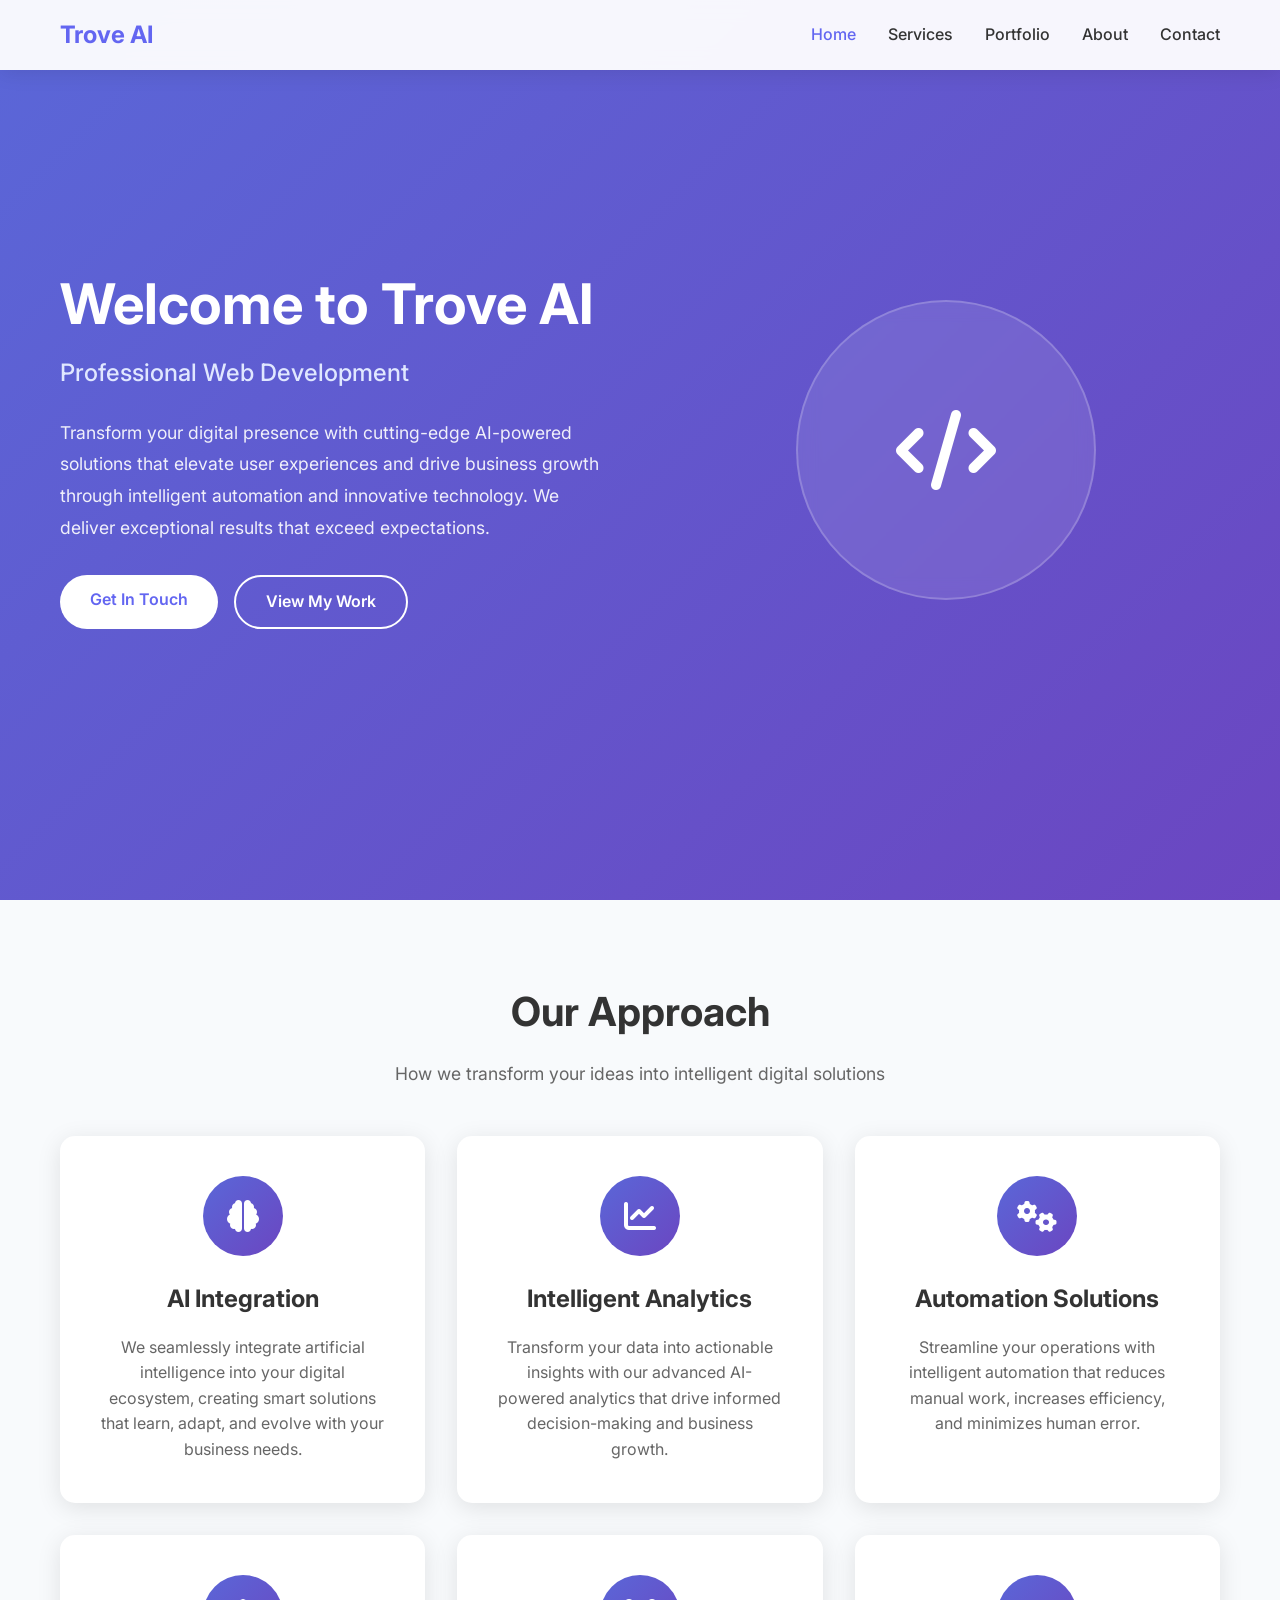
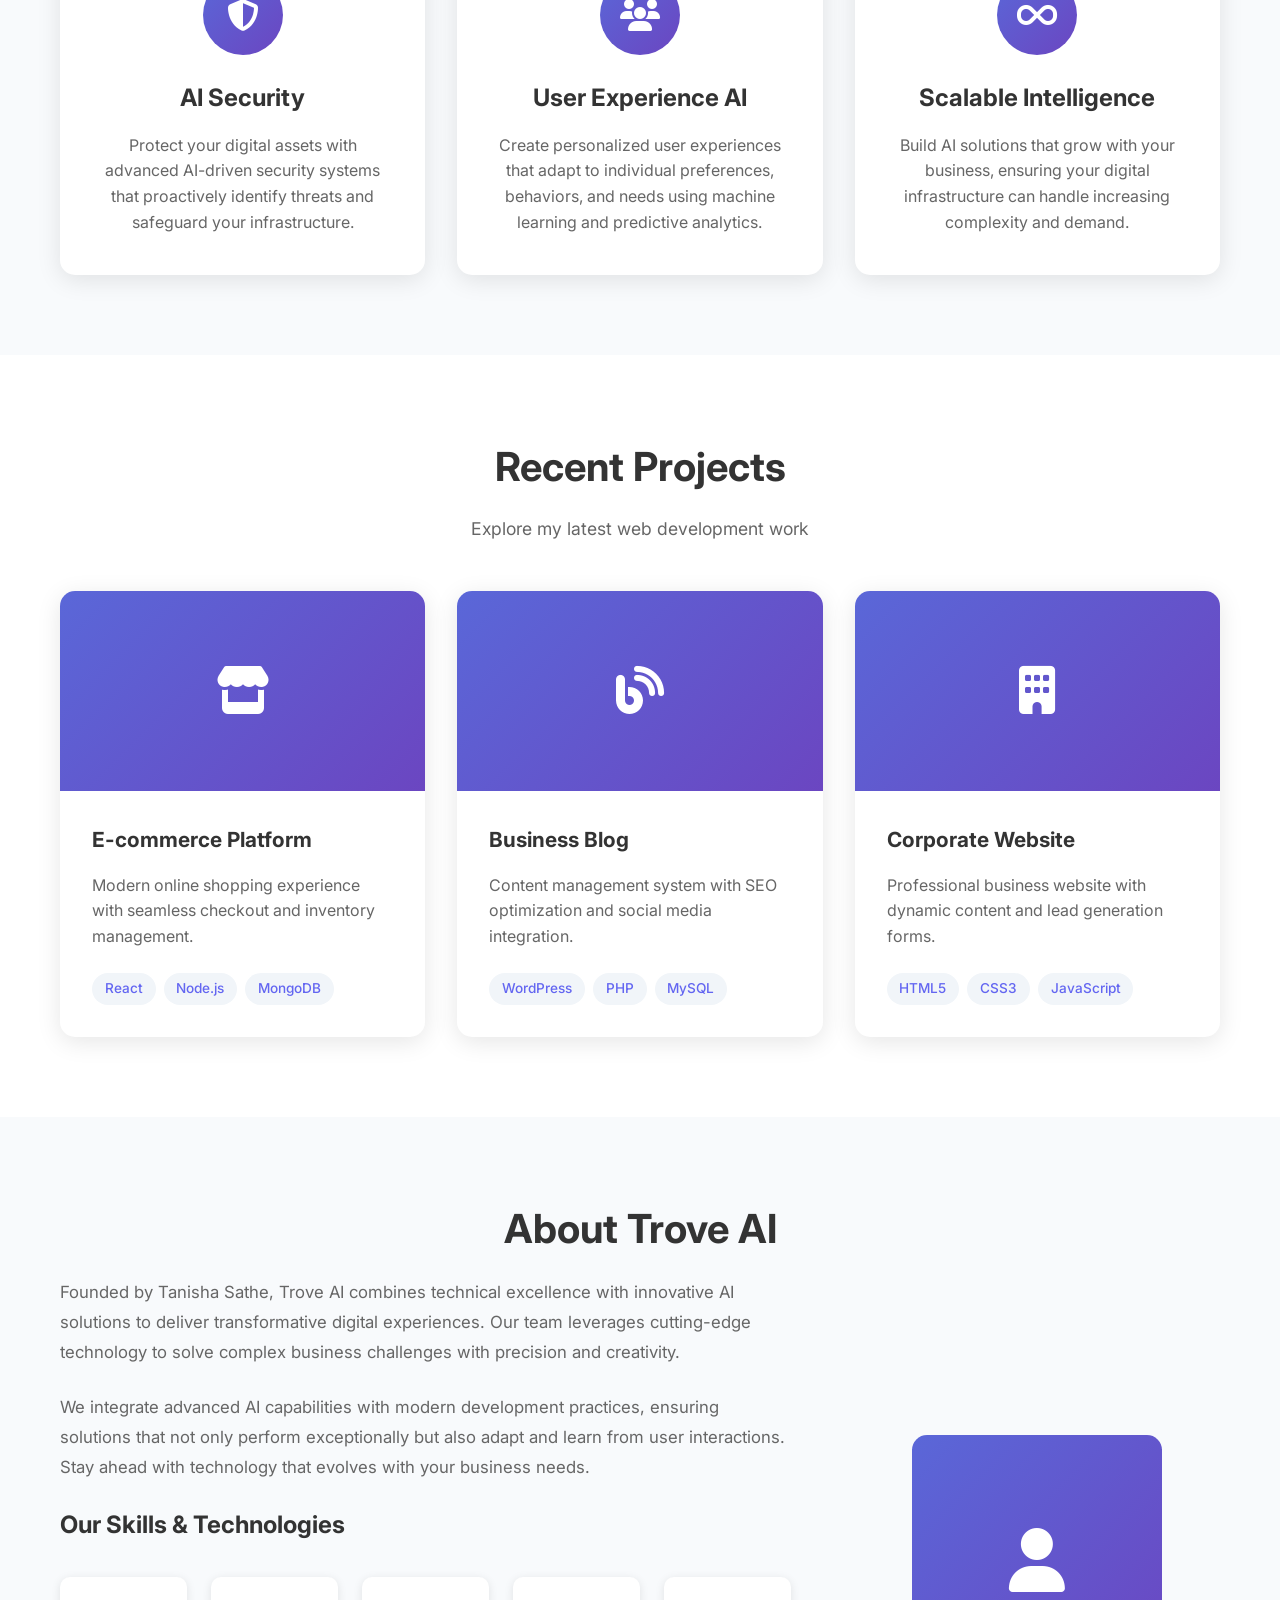
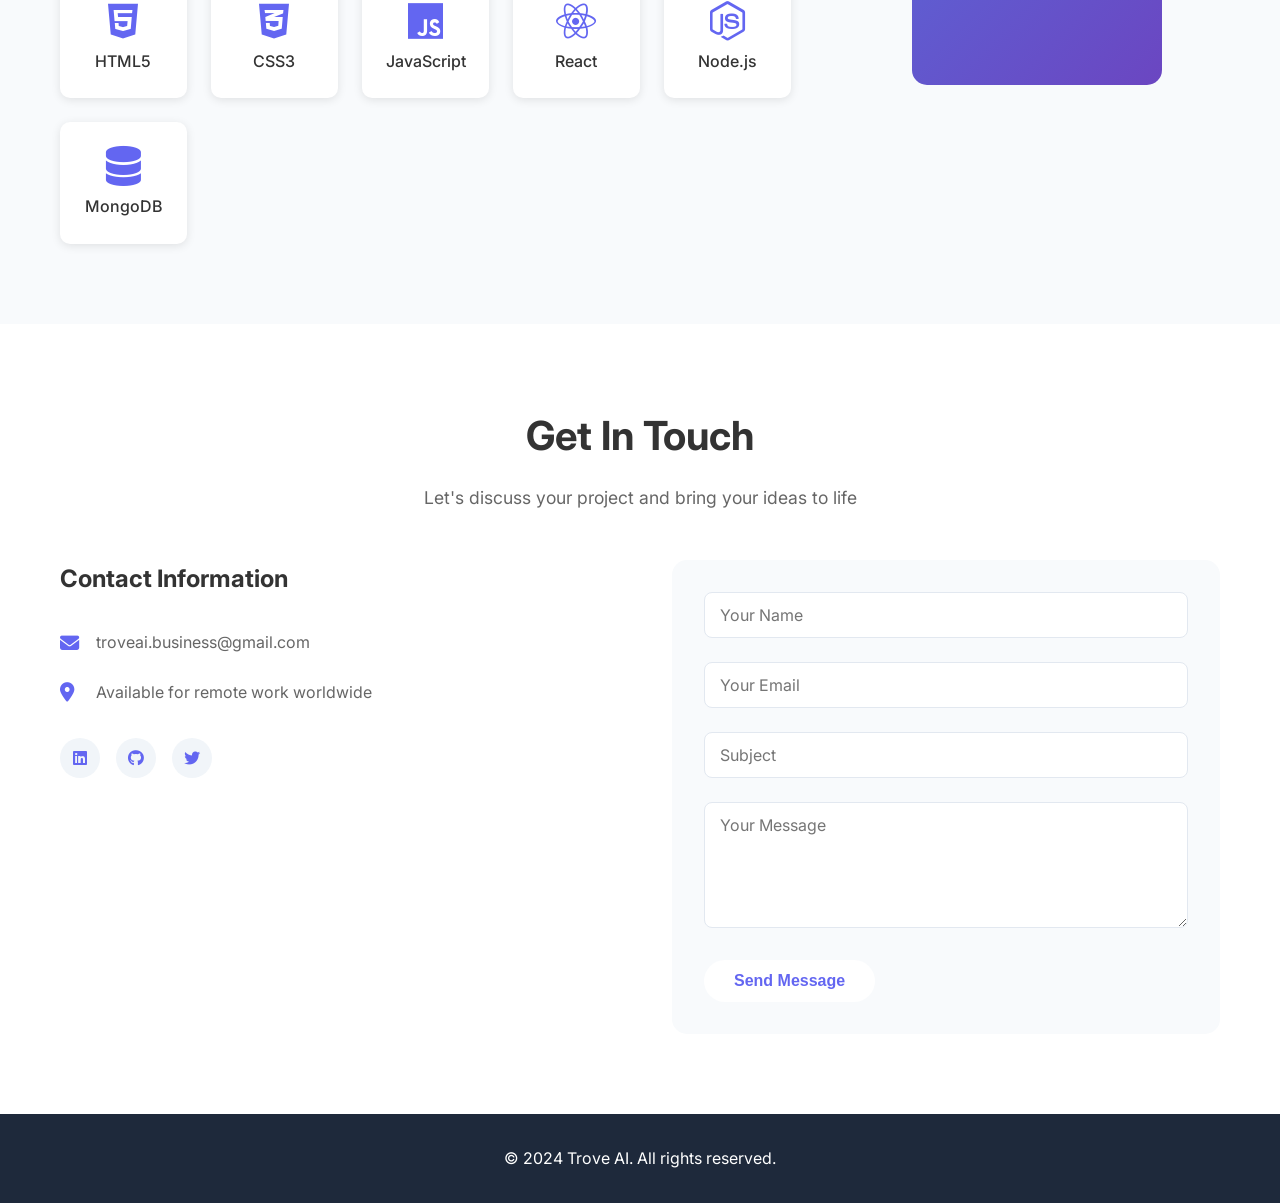
==== tanishawebsite/index.html @ bb739189 "Add files via upload "Initial commit - Trove AI website"" ====
<!DOCTYPE html>
<html lang="en">
<head>
    <meta charset="UTF-8">
    <meta name="viewport" content="width=device-width, initial-scale=1.0">
    <title>Trove AI - Web Development</title>
    <link rel="stylesheet" href="styles.css">
    <link href="https://fonts.googleapis.com/css2?family=Inter:wght@300;400;500;600;700&display=swap" rel="stylesheet">
    <link rel="stylesheet" href="https://cdnjs.cloudflare.com/ajax/libs/font-awesome/6.4.0/css/all.min.css">
</head>
<body>
    <!-- Navigation -->
    <nav class="navbar">
        <div class="nav-container">
            <div class="nav-logo">
                <h2>Trove AI</h2>
            </div>
            <ul class="nav-menu">
                <li class="nav-item">
                    <a href="#home" class="nav-link">Home</a>
                </li>
                <li class="nav-item">
                    <a href="#services" class="nav-link">Services</a>
                </li>
                <li class="nav-item">
                    <a href="#portfolio" class="nav-link">Portfolio</a>
                </li>
                <li class="nav-item">
                    <a href="#about" class="nav-link">About</a>
                </li>
                <li class="nav-item">
                    <a href="#contact" class="nav-link">Contact</a>
                </li>
            </ul>
            <div class="hamburger">
                <span class="bar"></span>
                <span class="bar"></span>
                <span class="bar"></span>
            </div>
        </div>
    </nav>

    <!-- Hero Section -->
    <section id="home" class="hero">
        <div class="hero-container">
            <div class="hero-content">
                <h1 class="hero-title">Welcome to Trove AI</h1>
                <h2 class="hero-subtitle">Professional Web Development</h2>
                <p class="hero-description">
                    Transform your digital presence with cutting-edge AI-powered solutions that elevate user experiences and drive business growth through intelligent automation and innovative technology. We deliver exceptional results that exceed expectations.
                </p>
                <div class="hero-buttons">
                    <a href="#contact" class="btn btn-primary">Get In Touch</a>
                    <a href="#portfolio" class="btn btn-secondary">View My Work</a>
                </div>
            </div>
            <div class="hero-image">
                <div class="hero-img-placeholder">
                    <i class="fas fa-code"></i>
                </div>
            </div>
        </div>
    </section>

    <!-- Services Section -->
    <section id="services" class="services">
        <div class="container">
            <h2 class="section-title">Our Approach</h2>
            <p class="section-subtitle">How we transform your ideas into intelligent digital solutions</p>
            
            <div class="services-grid">
                <div class="service-card">
                    <div class="service-icon">
                        <i class="fas fa-brain"></i>
                    </div>
                    <h3>AI Integration</h3>
                    <p>We seamlessly integrate artificial intelligence into your digital ecosystem, creating smart solutions that learn, adapt, and evolve with your business needs.</p>
                </div>
                
                <div class="service-card">
                    <div class="service-icon">
                        <i class="fas fa-chart-line"></i>
                    </div>
                    <h3>Intelligent Analytics</h3>
                    <p>Transform your data into actionable insights with our advanced AI-powered analytics that drive informed decision-making and business growth.</p>
                </div>
                
                <div class="service-card">
                    <div class="service-icon">
                        <i class="fas fa-cogs"></i>
                    </div>
                    <h3>Automation Solutions</h3>
                    <p>Streamline your operations with intelligent automation that reduces manual work, increases efficiency, and minimizes human error.</p>
                </div>
                
                <div class="service-card">
                    <div class="service-icon">
                        <i class="fas fa-shield-alt"></i>
                    </div>
                    <h3>AI Security</h3>
                    <p>Protect your digital assets with advanced AI-driven security systems that proactively identify threats and safeguard your infrastructure.</p>
                </div>
                
                <div class="service-card">
                    <div class="service-icon">
                        <i class="fas fa-users"></i>
                    </div>
                    <h3>User Experience AI</h3>
                    <p>Create personalized user experiences that adapt to individual preferences, behaviors, and needs using machine learning and predictive analytics.</p>
                </div>
                
                <div class="service-card">
                    <div class="service-icon">
                        <i class="fas fa-infinity"></i>
                    </div>
                    <h3>Scalable Intelligence</h3>
                    <p>Build AI solutions that grow with your business, ensuring your digital infrastructure can handle increasing complexity and demand.</p>
                </div>
            </div>
        </div>
    </section>

    <!-- Portfolio Section -->
    <section id="portfolio" class="portfolio">
        <div class="container">
            <h2 class="section-title">Recent Projects</h2>
            <p class="section-subtitle">Explore my latest web development work</p>
            
            <div class="portfolio-grid">
                <div class="portfolio-item">
                    <div class="portfolio-image">
                        <div class="portfolio-img-placeholder">
                            <i class="fas fa-store"></i>
                        </div>
                    </div>
                    <div class="portfolio-content">
                        <h3>E-commerce Platform</h3>
                        <p>Modern online shopping experience with seamless checkout and inventory management.</p>
                        <div class="portfolio-tech">
                            <span>React</span>
                            <span>Node.js</span>
                            <span>MongoDB</span>
                        </div>
                    </div>
                </div>
                
                <div class="portfolio-item">
                    <div class="portfolio-image">
                        <div class="portfolio-img-placeholder">
                            <i class="fas fa-blog"></i>
                        </div>
                    </div>
                    <div class="portfolio-content">
                        <h3>Business Blog</h3>
                        <p>Content management system with SEO optimization and social media integration.</p>
                        <div class="portfolio-tech">
                            <span>WordPress</span>
                            <span>PHP</span>
                            <span>MySQL</span>
                        </div>
                    </div>
                </div>
                
                <div class="portfolio-item">
                    <div class="portfolio-image">
                        <div class="portfolio-img-placeholder">
                            <i class="fas fa-building"></i>
                        </div>
                    </div>
                    <div class="portfolio-content">
                        <h3>Corporate Website</h3>
                        <p>Professional business website with dynamic content and lead generation forms.</p>
                        <div class="portfolio-tech">
                            <span>HTML5</span>
                            <span>CSS3</span>
                            <span>JavaScript</span>
                        </div>
                    </div>
                </div>
            </div>
        </div>
    </section>

    <!-- About Section -->
    <section id="about" class="about">
        <div class="container">
            <h2 class="section-title">About Trove AI</h2>
            <div class="about-content">
                <div class="about-text">
                    <p>
                    Founded by Tanisha Sathe, Trove AI combines technical excellence with innovative AI solutions to deliver transformative digital experiences. Our team leverages cutting-edge technology to solve complex business challenges with precision and creativity.
                </p>
                <p>
                    We integrate advanced AI capabilities with modern development practices, ensuring solutions that not only perform exceptionally but also adapt and learn from user interactions. Stay ahead with technology that evolves with your business needs.
                </p>
                    <div class="skills">
                        <h3>Our Skills & Technologies</h3>
                        <div class="skills-grid">
                            <div class="skill-item">
                                <i class="fab fa-html5"></i>
                                <span>HTML5</span>
                            </div>
                            <div class="skill-item">
                                <i class="fab fa-css3-alt"></i>
                                <span>CSS3</span>
                            </div>
                            <div class="skill-item">
                                <i class="fab fa-js"></i>
                                <span>JavaScript</span>
                            </div>
                            <div class="skill-item">
                                <i class="fab fa-react"></i>
                                <span>React</span>
                            </div>
                            <div class="skill-item">
                                <i class="fab fa-node-js"></i>
                                <span>Node.js</span>
                            </div>
                            <div class="skill-item">
                                <i class="fas fa-database"></i>
                                <span>MongoDB</span>
                            </div>
                        </div>
                    </div>
                </div>
                <div class="about-image">
                    <div class="about-img-placeholder">
                        <i class="fas fa-user"></i>
                    </div>
                </div>
            </div>
        </div>
    </section>

    <!-- Contact Section -->
    <section id="contact" class="contact">
        <div class="container">
            <h2 class="section-title">Get In Touch</h2>
            <p class="section-subtitle">Let's discuss your project and bring your ideas to life</p>
            
            <div class="contact-content">
                <div class="contact-info">
                    <h3>Contact Information</h3>
                    <div class="contact-item">
                        <i class="fas fa-envelope"></i>
                        <span>troveai.business@gmail.com</span>
                    </div>
                    <div class="contact-item">
                        <i class="fas fa-map-marker-alt"></i>
                        <span>Available for remote work worldwide</span>
                    </div>
                    <div class="social-links">
                        <a href="#" class="social-link"><i class="fab fa-linkedin"></i></a>
                        <a href="#" class="social-link"><i class="fab fa-github"></i></a>
                        <a href="#" class="social-link"><i class="fab fa-twitter"></i></a>
                    </div>
                </div>
                
                <form class="contact-form">
                    <div class="form-group">
                        <input type="text" id="name" name="name" placeholder="Your Name" required>
                    </div>
                    <div class="form-group">
                        <input type="email" id="email" name="email" placeholder="Your Email" required>
                    </div>
                    <div class="form-group">
                        <input type="text" id="subject" name="subject" placeholder="Subject">
                    </div>
                    <div class="form-group">
                        <textarea id="message" name="message" rows="5" placeholder="Your Message" required></textarea>
                    </div>
                    <button type="submit" class="btn btn-primary">Send Message</button>
                </form>
            </div>
        </div>
    </section>

    <!-- Footer -->
    <footer class="footer">
        <div class="container">
            <p>&copy; 2024 Trove AI. All rights reserved.</p>
        </div>
    </footer>

    <script src="script.js"></script>
</body>
</html>
---- tanishawebsite/styles.css ----
/* Reset and Base Styles */
* {
    margin: 0;
    padding: 0;
    box-sizing: border-box;
}

body {
    font-family: 'Inter', sans-serif;
    line-height: 1.6;
    color: #333;
    overflow-x: hidden;
}

.container {
    max-width: 1200px;
    margin: 0 auto;
    padding: 0 20px;
}

/* Navigation */
.navbar {
    position: fixed;
    top: 0;
    width: 100%;
    background: rgba(255, 255, 255, 0.95);
    backdrop-filter: blur(10px);
    z-index: 1000;
    padding: 1rem 0;
    box-shadow: 0 2px 20px rgba(0, 0, 0, 0.1);
}

.nav-container {
    max-width: 1200px;
    margin: 0 auto;
    padding: 0 20px;
    display: flex;
    justify-content: space-between;
    align-items: center;
}

.nav-logo h2 {
    color: #6366f1;
    font-weight: 700;
    font-size: 1.5rem;
}

.nav-menu {
    display: flex;
    list-style: none;
    gap: 2rem;
}

.nav-link {
    text-decoration: none;
    color: #333;
    font-weight: 500;
    transition: color 0.3s ease;
    position: relative;
}

.nav-link:hover {
    color: #6366f1;
}

.nav-link::after {
    content: '';
    position: absolute;
    bottom: -5px;
    left: 0;
    width: 0;
    height: 2px;
    background: #6366f1;
    transition: width 0.3s ease;
}

.nav-link:hover::after {
    width: 100%;
}

.hamburger {
    display: none;
    flex-direction: column;
    cursor: pointer;
}

.bar {
    width: 25px;
    height: 3px;
    background: #333;
    margin: 3px 0;
    transition: 0.3s;
}

/* Hero Section */
.hero {
    min-height: 100vh;
    display: flex;
    align-items: center;
    background: linear-gradient(135deg, #5a67d8 0%, #6b46c1 100%);
    color: white;
    padding-top: 80px;
}

.hero-container {
    max-width: 1200px;
    margin: 0 auto;
    padding: 0 20px;
    display: grid;
    grid-template-columns: 1fr 1fr;
    gap: 4rem;
    align-items: center;
}

.hero-title {
    font-size: 3.5rem;
    font-weight: 700;
    margin-bottom: 1rem;
    line-height: 1.2;
}

.hero-subtitle {
    font-size: 1.5rem;
    font-weight: 500;
    margin-bottom: 1.5rem;
    color: #e0e7ff;
}

.hero-description {
    font-size: 1.1rem;
    margin-bottom: 2rem;
    opacity: 0.9;
    line-height: 1.8;
}

.hero-buttons {
    display: flex;
    gap: 1rem;
    flex-wrap: wrap;
}

.btn {
    padding: 12px 30px;
    border-radius: 50px;
    text-decoration: none;
    font-weight: 600;
    transition: all 0.3s ease;
    display: inline-block;
    cursor: pointer;
    border: none;
    font-size: 1rem;
}

.btn-primary {
    background: white;
    color: #6366f1;
}

.btn-primary:hover {
    transform: translateY(-2px);
    box-shadow: 0 10px 25px rgba(0, 0, 0, 0.2);
}

.btn-secondary {
    background: transparent;
    color: white;
    border: 2px solid white;
}

.btn-secondary:hover {
    background: white;
    color: #6366f1;
    transform: translateY(-2px);
}

.hero-image {
    display: flex;
    justify-content: center;
    align-items: center;
}

.hero-img-placeholder {
    width: 300px;
    height: 300px;
    background: rgba(255, 255, 255, 0.1);
    border-radius: 50%;
    display: flex;
    align-items: center;
    justify-content: center;
    font-size: 5rem;
    color: white;
    backdrop-filter: blur(10px);
    border: 2px solid rgba(255, 255, 255, 0.2);
}

/* Section Styles */
section {
    padding: 80px 0;
}

.section-title {
    text-align: center;
    font-size: 2.5rem;
    font-weight: 700;
    margin-bottom: 1rem;
    color: #333;
}

.section-subtitle {
    text-align: center;
    font-size: 1.1rem;
    color: #666;
    margin-bottom: 3rem;
    max-width: 600px;
    margin-left: auto;
    margin-right: auto;
}

/* Services Section */
.services {
    background: #f8fafc;
}

.services-grid {
    display: grid;
    grid-template-columns: repeat(auto-fit, minmax(350px, 1fr));
    gap: 2rem;
}

.service-card {
    background: white;
    padding: 2.5rem;
    border-radius: 15px;
    text-align: center;
    box-shadow: 0 5px 25px rgba(0, 0, 0, 0.1);
    transition: transform 0.3s ease, box-shadow 0.3s ease;
}

.service-card:hover {
    transform: translateY(-10px);
    box-shadow: 0 15px 35px rgba(0, 0, 0, 0.15);
}

.service-icon {
    width: 80px;
    height: 80px;
    background: linear-gradient(135deg, #5a67d8 0%, #6b46c1 100%);
    border-radius: 50%;
    display: flex;
    align-items: center;
    justify-content: center;
    margin: 0 auto 1.5rem;
    font-size: 2rem;
    color: white;
}

.service-card h3 {
    font-size: 1.5rem;
    margin-bottom: 1rem;
    color: #333;
}

.service-card p {
    color: #666;
    line-height: 1.6;
}

/* Portfolio Section */
.portfolio-grid {
    display: grid;
    grid-template-columns: repeat(auto-fit, minmax(350px, 1fr));
    gap: 2rem;
}

.portfolio-item {
    background: white;
    border-radius: 15px;
    overflow: hidden;
    box-shadow: 0 5px 25px rgba(0, 0, 0, 0.1);
    transition: transform 0.3s ease;
}

.portfolio-item:hover {
    transform: translateY(-10px);
}

.portfolio-image {
    height: 200px;
    background: linear-gradient(135deg, #5a67d8 0%, #6b46c1 100%);
    display: flex;
    align-items: center;
    justify-content: center;
}

.portfolio-img-placeholder {
    font-size: 3rem;
    color: white;
}

.portfolio-content {
    padding: 2rem;
}

.portfolio-content h3 {
    font-size: 1.3rem;
    margin-bottom: 1rem;
    color: #333;
}

.portfolio-content p {
    color: #666;
    margin-bottom: 1.5rem;
    line-height: 1.6;
}

.portfolio-tech {
    display: flex;
    gap: 0.5rem;
    flex-wrap: wrap;
}

.portfolio-tech span {
    background: #f1f5f9;
    color: #6366f1;
    padding: 0.3rem 0.8rem;
    border-radius: 20px;
    font-size: 0.85rem;
    font-weight: 500;
}

/* About Section */
.about {
    background: #f8fafc;
}

.about-content {
    display: grid;
    grid-template-columns: 2fr 1fr;
    gap: 4rem;
    align-items: center;
}

.about-text p {
    color: #666;
    margin-bottom: 1.5rem;
    line-height: 1.8;
    font-size: 1.05rem;
}

.skills h3 {
    font-size: 1.5rem;
    margin-bottom: 2rem;
    color: #333;
}

.skills-grid {
    display: grid;
    grid-template-columns: repeat(auto-fit, minmax(120px, 1fr));
    gap: 1.5rem;
}

.skill-item {
    text-align: center;
    padding: 1.5rem;
    background: white;
    border-radius: 10px;
    box-shadow: 0 2px 10px rgba(0, 0, 0, 0.1);
    transition: transform 0.3s ease;
}

.skill-item:hover {
    transform: translateY(-5px);
}

.skill-item i {
    font-size: 2.5rem;
    margin-bottom: 0.5rem;
    color: #6366f1;
}

.skill-item span {
    display: block;
    font-weight: 500;
    color: #333;
}

.about-image {
    display: flex;
    justify-content: center;
}

.about-img-placeholder {
    width: 250px;
    height: 250px;
    background: linear-gradient(135deg, #5a67d8 0%, #6b46c1 100%);
    border-radius: 15px;
    display: flex;
    align-items: center;
    justify-content: center;
    font-size: 4rem;
    color: white;
}

/* Contact Section */
.contact-content {
    display: grid;
    grid-template-columns: 1fr 1fr;
    gap: 4rem;
}

.contact-info h3 {
    font-size: 1.5rem;
    margin-bottom: 2rem;
    color: #333;
}

.contact-item {
    display: flex;
    align-items: center;
    margin-bottom: 1.5rem;
    color: #666;
}

.contact-item i {
    font-size: 1.2rem;
    color: #6366f1;
    margin-right: 1rem;
    width: 20px;
}

.social-links {
    display: flex;
    gap: 1rem;
    margin-top: 2rem;
}

.social-link {
    width: 40px;
    height: 40px;
    background: #f1f5f9;
    border-radius: 50%;
    display: flex;
    align-items: center;
    justify-content: center;
    color: #6366f1;
    text-decoration: none;
    transition: all 0.3s ease;
}

.social-link:hover {
    background: #6366f1;
    color: white;
    transform: translateY(-3px);
}

.contact-form {
    background: #f8fafc;
    padding: 2rem;
    border-radius: 15px;
}

.form-group {
    margin-bottom: 1.5rem;
}

.form-group input,
.form-group textarea {
    width: 100%;
    padding: 12px 15px;
    border: 1px solid #e2e8f0;
    border-radius: 8px;
    font-family: 'Inter', sans-serif;
    font-size: 1rem;
    transition: border-color 0.3s ease;
}

.form-group input:focus,
.form-group textarea:focus {
    outline: none;
    border-color: #6366f1;
}

.form-group textarea {
    resize: vertical;
    min-height: 120px;
}

/* Footer */
.footer {
    background: #1e293b;
    color: white;
    text-align: center;
    padding: 2rem 0;
}

/* Responsive Design */
@media (max-width: 768px) {
    .hamburger {
        display: flex;
    }
    
    .nav-menu {
        position: fixed;
        left: -100%;
        top: 70px;
        flex-direction: column;
        background-color: white;
        width: 100%;
        text-align: center;
        transition: 0.3s;
        box-shadow: 0 10px 27px rgba(0, 0, 0, 0.05);
        padding: 2rem 0;
    }
    
    .nav-menu.active {
        left: 0;
    }
    
    .hero-container {
        grid-template-columns: 1fr;
        text-align: center;
        gap: 2rem;
    }
    
    .hero-title {
        font-size: 2.5rem;
    }
    
    .hero-buttons {
        justify-content: center;
    }
    
    .about-content {
        grid-template-columns: 1fr;
        gap: 2rem;
    }
    
    .contact-content {
        grid-template-columns: 1fr;
        gap: 2rem;
    }
    
    .services-grid,
    .portfolio-grid {
        grid-template-columns: 1fr;
    }
    
    .skills-grid {
        grid-template-columns: repeat(2, 1fr);
    }
}

@media (max-width: 480px) {
    .hero-title {
        font-size: 2rem;
    }
    
    .hero-subtitle {
        font-size: 1.2rem;
    }
    
    .section-title {
        font-size: 2rem;
    }
    
    .skills-grid {
        grid-template-columns: 1fr;
    }
    
    .service-card,
    .portfolio-content {
        padding: 1.5rem;
    }
}
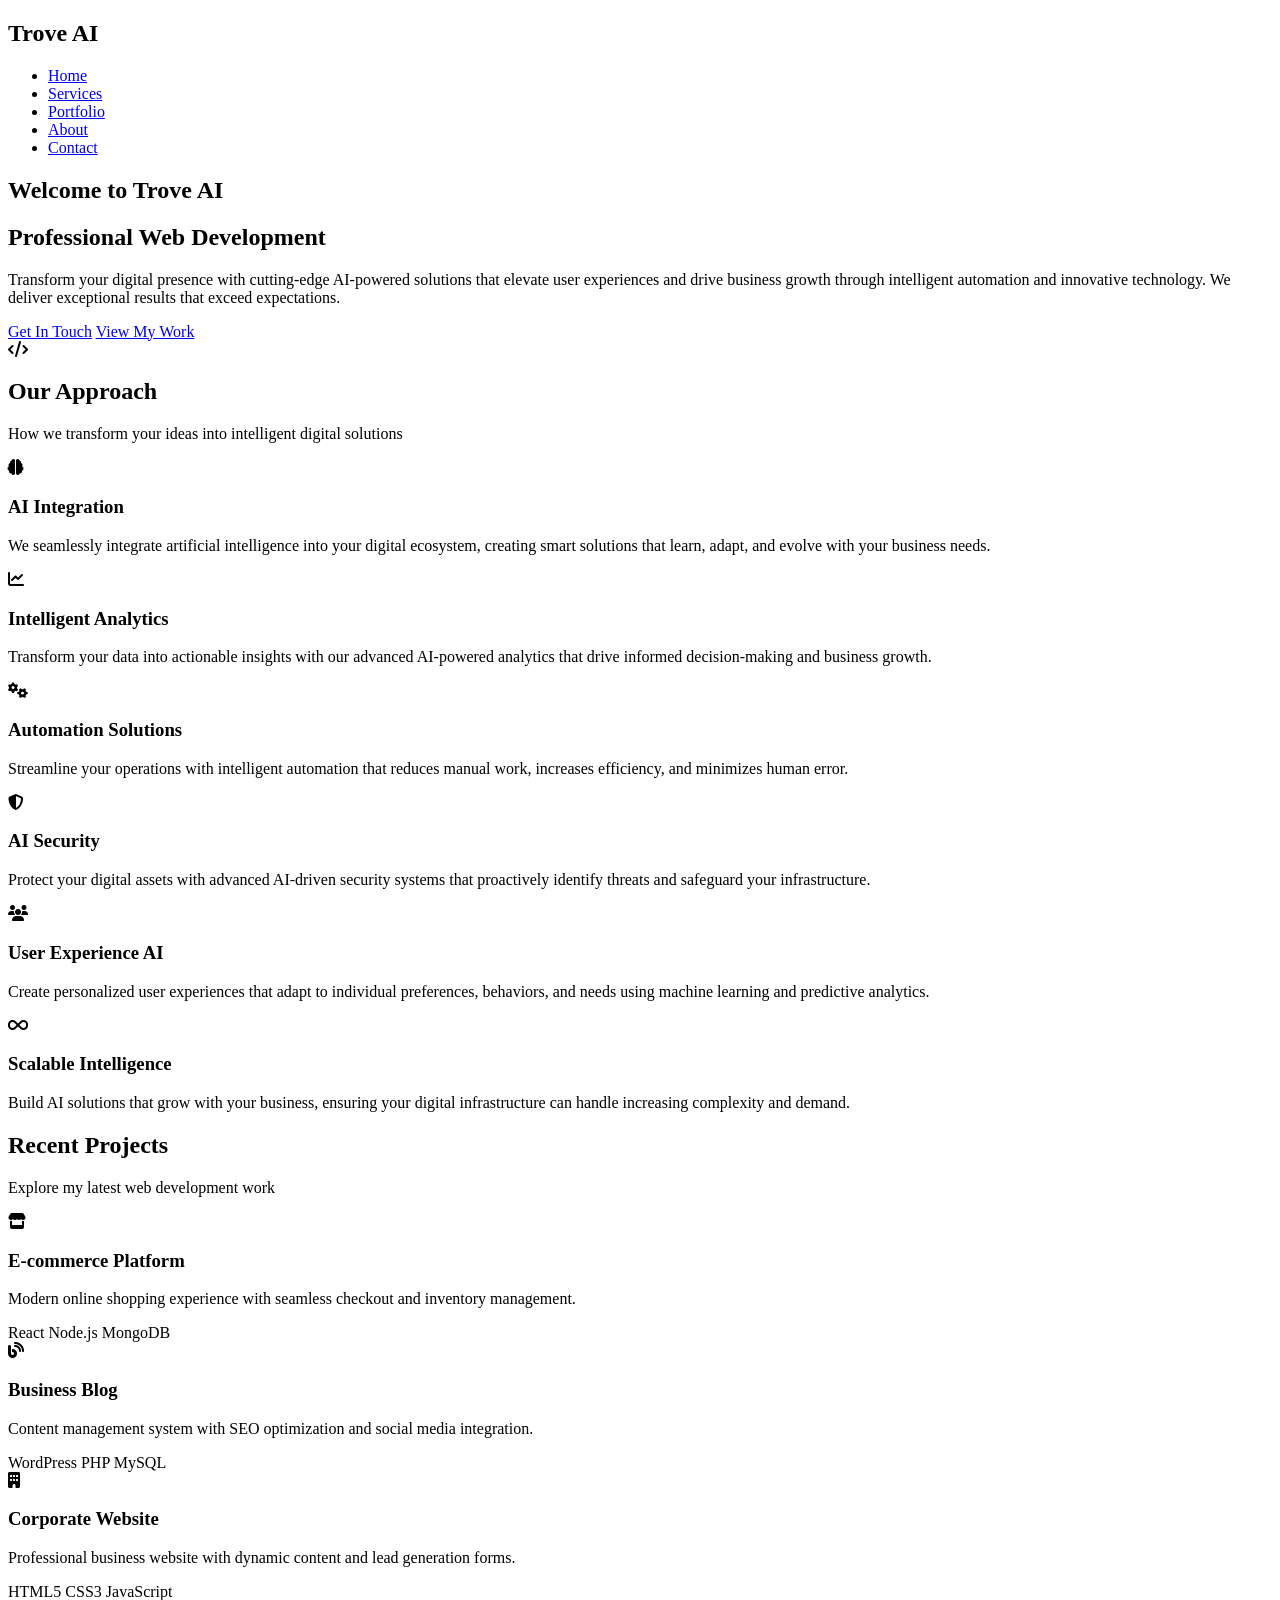
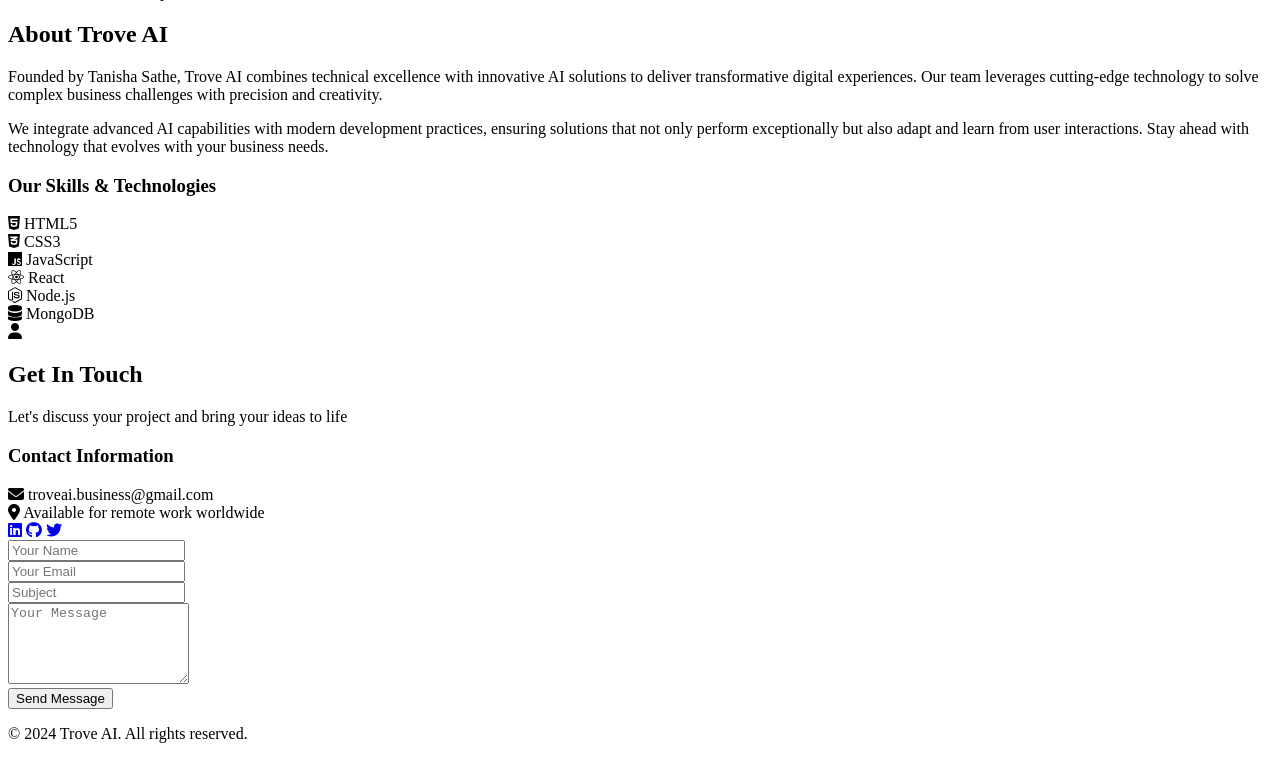
==== commit 11dd8219: "index.html" ====
--- a/tanishawebsite/index.html
+++ b/tanishawebsite/index.html
@@ -4,7 +4,7 @@
     <meta charset="UTF-8">
     <meta name="viewport" content="width=device-width, initial-scale=1.0">
     <title>Trove AI - Web Development</title>
-    <link rel="stylesheet" href="styles.css">
+    <link rel="stylesheet" href="tanishawebsite/styles.css">
     <link href="https://fonts.googleapis.com/css2?family=Inter:wght@300;400;500;600;700&display=swap" rel="stylesheet">
     <link rel="stylesheet" href="https://cdnjs.cloudflare.com/ajax/libs/font-awesome/6.4.0/css/all.min.css">
 </head>
@@ -282,6 +282,6 @@
         </div>
     </footer>
 
-    <script src="script.js"></script>
+    <script src="tanishawebsite/script.js"></script>
 </body>
 </html>
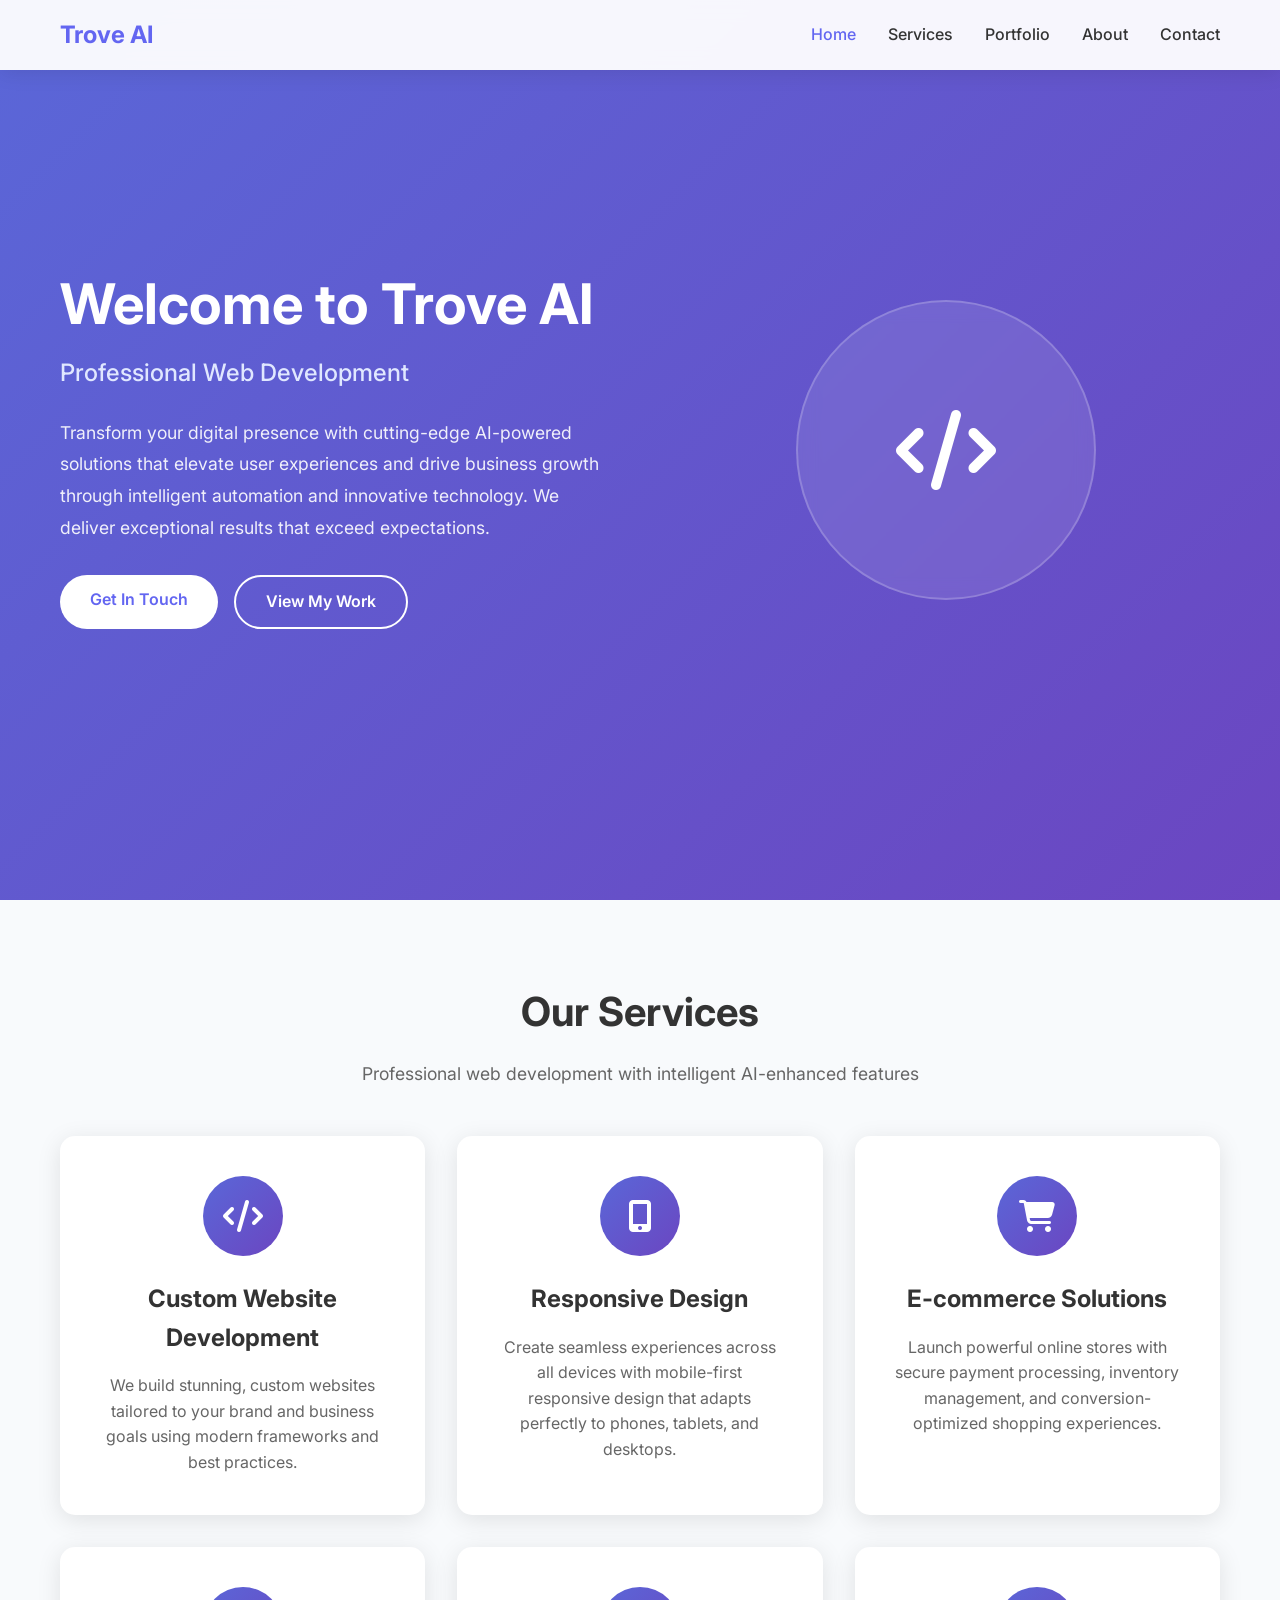
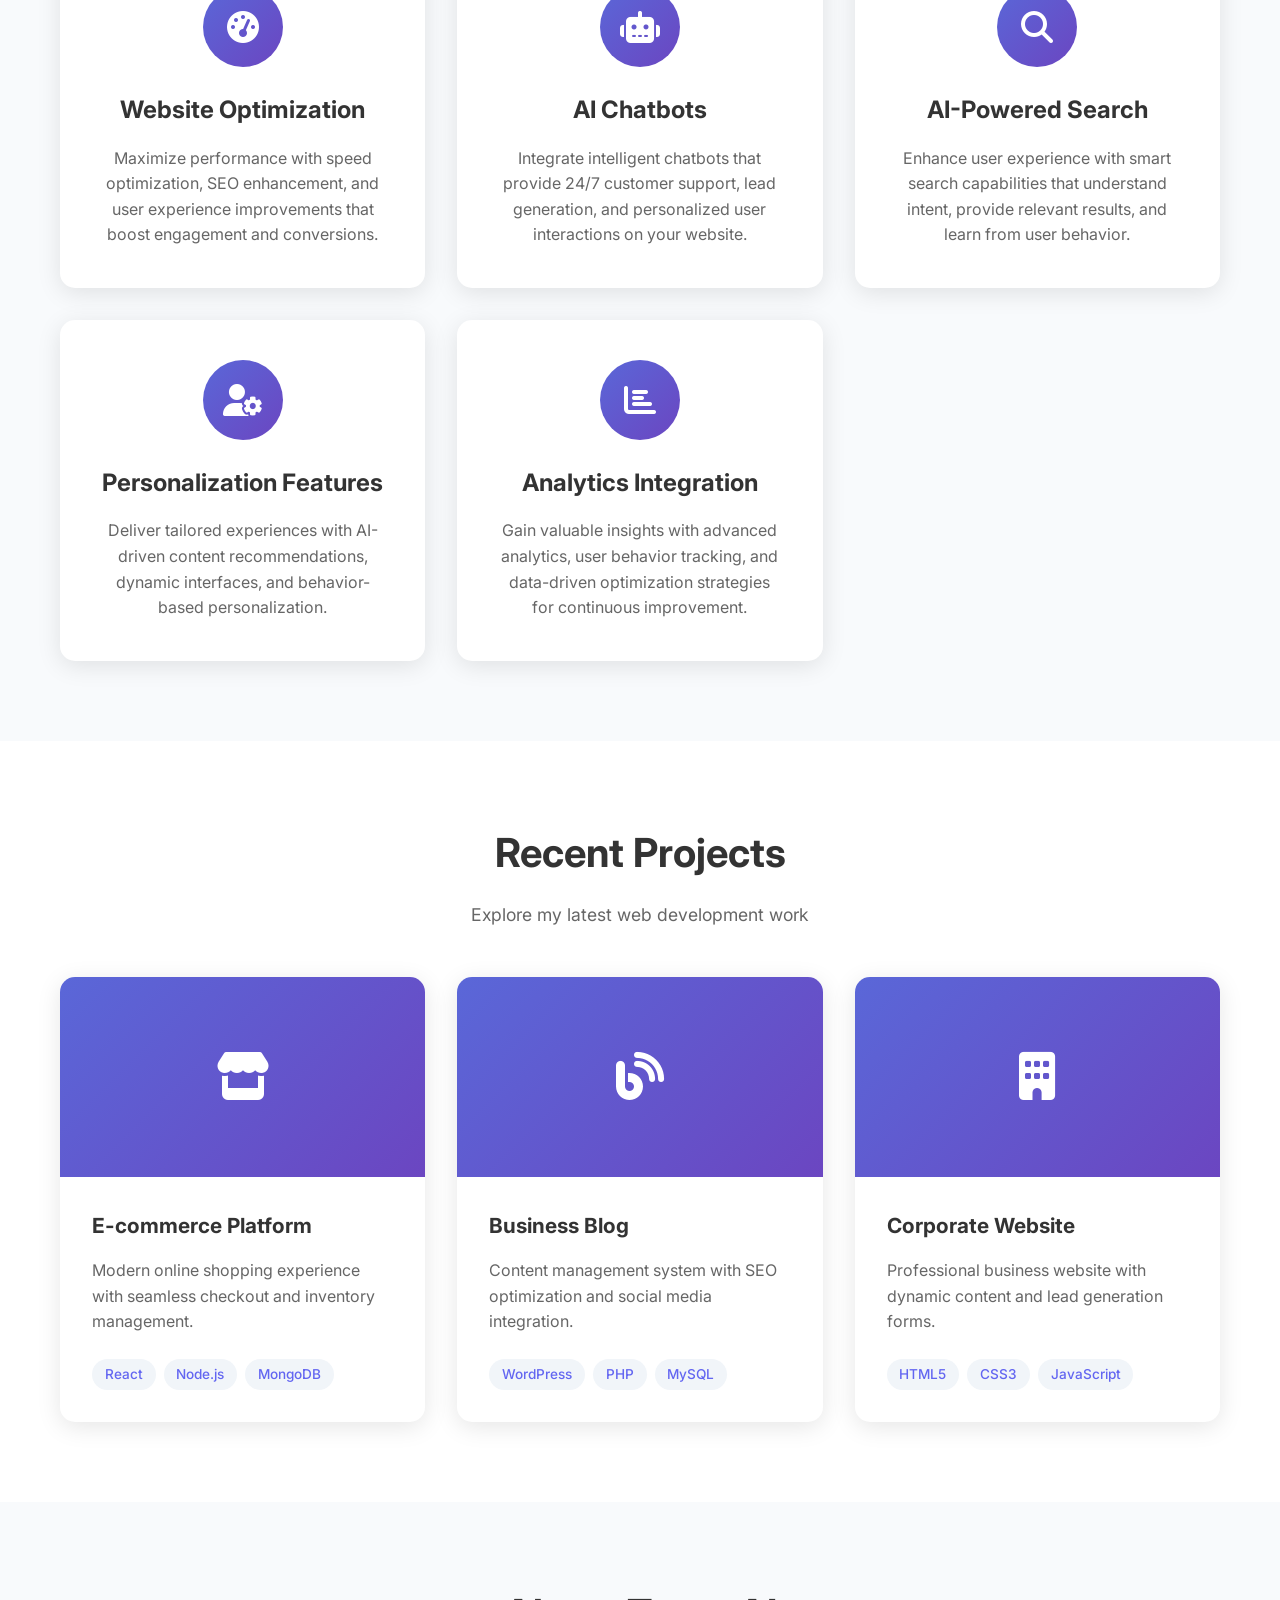
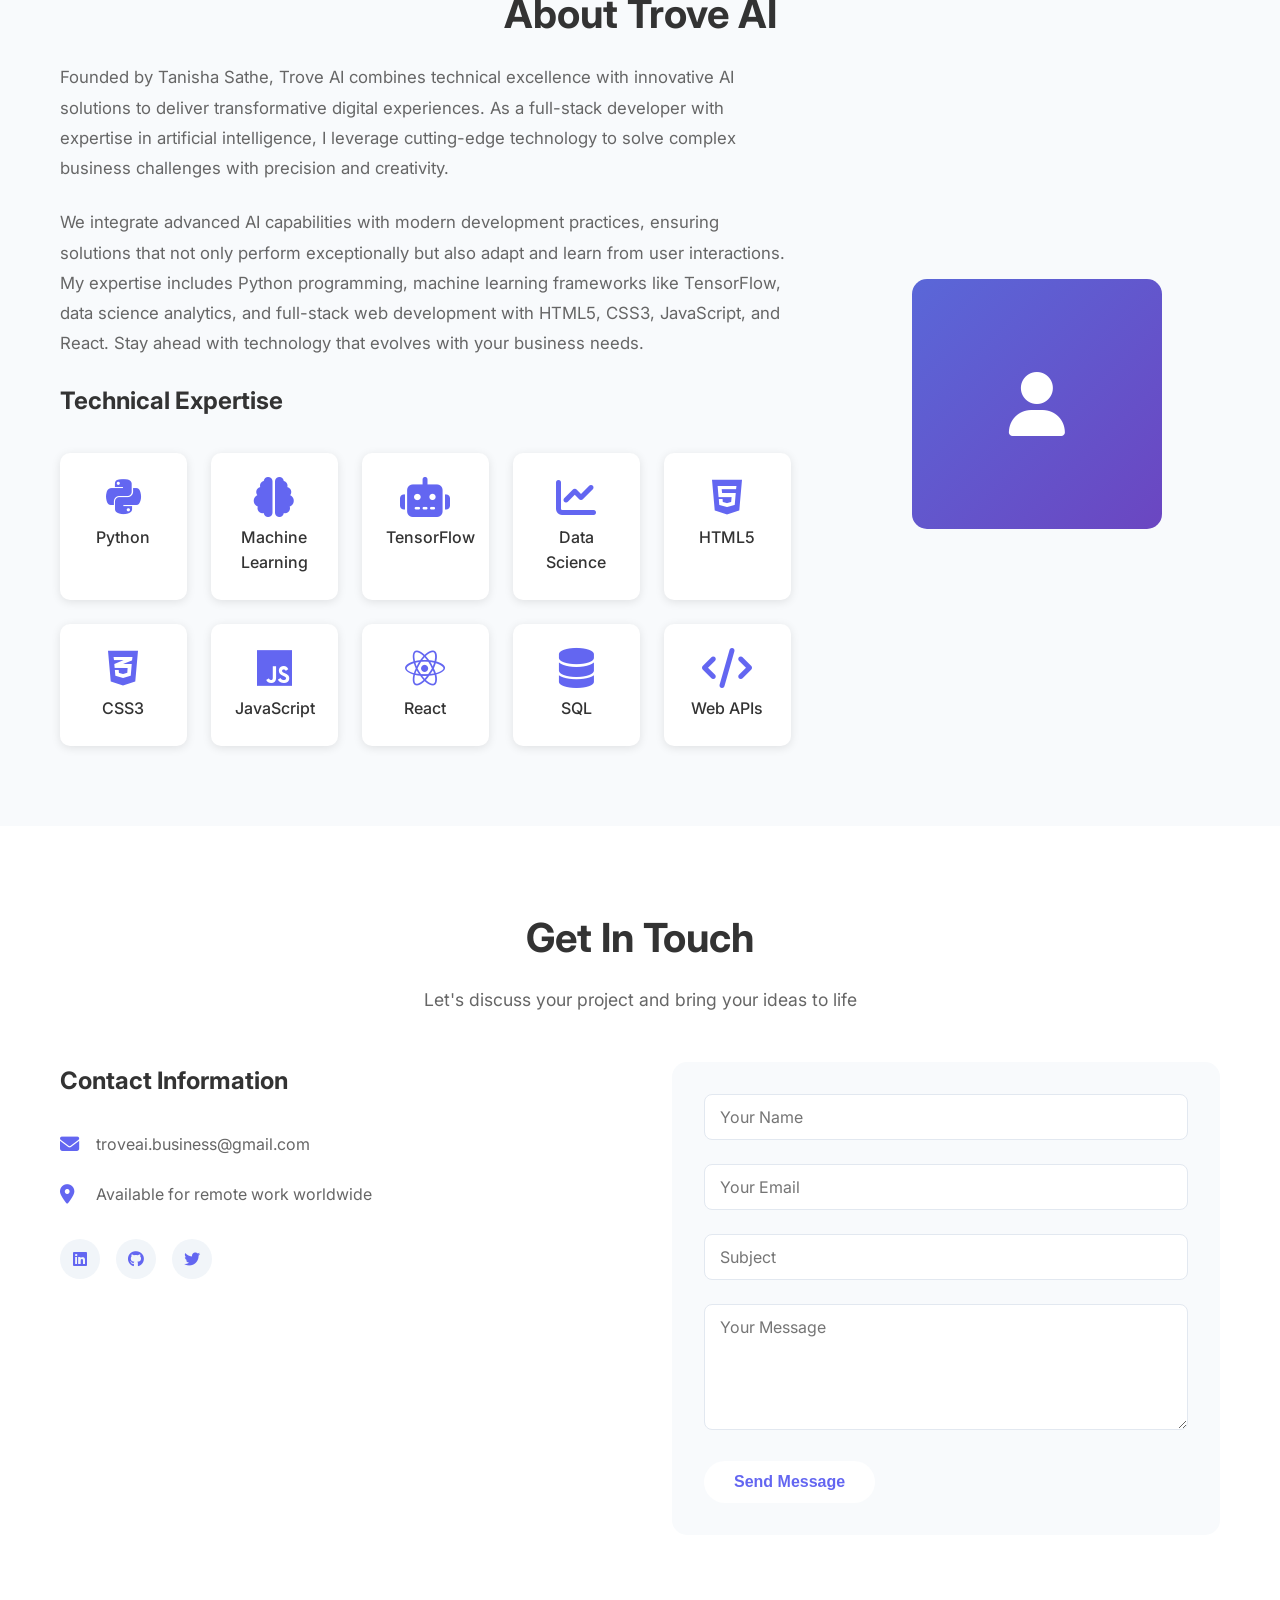
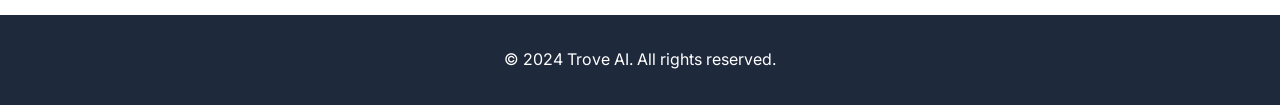
==== commit 4f9a46b0: "Update index.html" ====
--- a/tanishawebsite/index.html
+++ b/tanishawebsite/index.html
@@ -4,7 +4,7 @@
     <meta charset="UTF-8">
     <meta name="viewport" content="width=device-width, initial-scale=1.0">
     <title>Trove AI - Web Development</title>
-    <link rel="stylesheet" href="tanishawebsite/styles.css">
+    <link rel="stylesheet" href="styles.css">
     <link href="https://fonts.googleapis.com/css2?family=Inter:wght@300;400;500;600;700&display=swap" rel="stylesheet">
     <link rel="stylesheet" href="https://cdnjs.cloudflare.com/ajax/libs/font-awesome/6.4.0/css/all.min.css">
 </head>
@@ -65,56 +65,72 @@
     <!-- Services Section -->
     <section id="services" class="services">
         <div class="container">
-            <h2 class="section-title">Our Approach</h2>
-            <p class="section-subtitle">How we transform your ideas into intelligent digital solutions</p>
+            <h2 class="section-title">Our Services</h2>
+            <p class="section-subtitle">Professional web development with intelligent AI-enhanced features</p>
             
             <div class="services-grid">
                 <div class="service-card">
                     <div class="service-icon">
-                        <i class="fas fa-brain"></i>
-                    </div>
-                    <h3>AI Integration</h3>
-                    <p>We seamlessly integrate artificial intelligence into your digital ecosystem, creating smart solutions that learn, adapt, and evolve with your business needs.</p>
-                </div>
-                
-                <div class="service-card">
-                    <div class="service-icon">
-                        <i class="fas fa-chart-line"></i>
-                    </div>
-                    <h3>Intelligent Analytics</h3>
-                    <p>Transform your data into actionable insights with our advanced AI-powered analytics that drive informed decision-making and business growth.</p>
-                </div>
-                
-                <div class="service-card">
-                    <div class="service-icon">
-                        <i class="fas fa-cogs"></i>
-                    </div>
-                    <h3>Automation Solutions</h3>
-                    <p>Streamline your operations with intelligent automation that reduces manual work, increases efficiency, and minimizes human error.</p>
-                </div>
-                
-                <div class="service-card">
-                    <div class="service-icon">
-                        <i class="fas fa-shield-alt"></i>
-                    </div>
-                    <h3>AI Security</h3>
-                    <p>Protect your digital assets with advanced AI-driven security systems that proactively identify threats and safeguard your infrastructure.</p>
-                </div>
-                
-                <div class="service-card">
-                    <div class="service-icon">
-                        <i class="fas fa-users"></i>
-                    </div>
-                    <h3>User Experience AI</h3>
-                    <p>Create personalized user experiences that adapt to individual preferences, behaviors, and needs using machine learning and predictive analytics.</p>
-                </div>
-                
-                <div class="service-card">
-                    <div class="service-icon">
-                        <i class="fas fa-infinity"></i>
-                    </div>
-                    <h3>Scalable Intelligence</h3>
-                    <p>Build AI solutions that grow with your business, ensuring your digital infrastructure can handle increasing complexity and demand.</p>
+                        <i class="fas fa-code"></i>
+                    </div>
+                    <h3>Custom Website Development</h3>
+                    <p>We build stunning, custom websites tailored to your brand and business goals using modern frameworks and best practices.</p>
+                </div>
+                
+                <div class="service-card">
+                    <div class="service-icon">
+                        <i class="fas fa-mobile-alt"></i>
+                    </div>
+                    <h3>Responsive Design</h3>
+                    <p>Create seamless experiences across all devices with mobile-first responsive design that adapts perfectly to phones, tablets, and desktops.</p>
+                </div>
+                
+                <div class="service-card">
+                    <div class="service-icon">
+                        <i class="fas fa-shopping-cart"></i>
+                    </div>
+                    <h3>E-commerce Solutions</h3>
+                    <p>Launch powerful online stores with secure payment processing, inventory management, and conversion-optimized shopping experiences.</p>
+                </div>
+                
+                <div class="service-card">
+                    <div class="service-icon">
+                        <i class="fas fa-tachometer-alt"></i>
+                    </div>
+                    <h3>Website Optimization</h3>
+                    <p>Maximize performance with speed optimization, SEO enhancement, and user experience improvements that boost engagement and conversions.</p>
+                </div>
+                
+                <div class="service-card">
+                    <div class="service-icon">
+                        <i class="fas fa-robot"></i>
+                    </div>
+                    <h3>AI Chatbots</h3>
+                    <p>Integrate intelligent chatbots that provide 24/7 customer support, lead generation, and personalized user interactions on your website.</p>
+                </div>
+                
+                <div class="service-card">
+                    <div class="service-icon">
+                        <i class="fas fa-search"></i>
+                    </div>
+                    <h3>AI-Powered Search</h3>
+                    <p>Enhance user experience with smart search capabilities that understand intent, provide relevant results, and learn from user behavior.</p>
+                </div>
+                
+                <div class="service-card">
+                    <div class="service-icon">
+                        <i class="fas fa-user-cog"></i>
+                    </div>
+                    <h3>Personalization Features</h3>
+                    <p>Deliver tailored experiences with AI-driven content recommendations, dynamic interfaces, and behavior-based personalization.</p>
+                </div>
+                
+                <div class="service-card">
+                    <div class="service-icon">
+                        <i class="fas fa-chart-bar"></i>
+                    </div>
+                    <h3>Analytics Integration</h3>
+                    <p>Gain valuable insights with advanced analytics, user behavior tracking, and data-driven optimization strategies for continuous improvement.</p>
                 </div>
             </div>
         </div>
@@ -188,14 +204,30 @@
             <div class="about-content">
                 <div class="about-text">
                     <p>
-                    Founded by Tanisha Sathe, Trove AI combines technical excellence with innovative AI solutions to deliver transformative digital experiences. Our team leverages cutting-edge technology to solve complex business challenges with precision and creativity.
+                    Founded by Tanisha Sathe, Trove AI combines technical excellence with innovative AI solutions to deliver transformative digital experiences. As a full-stack developer with expertise in artificial intelligence, I leverage cutting-edge technology to solve complex business challenges with precision and creativity.
                 </p>
                 <p>
-                    We integrate advanced AI capabilities with modern development practices, ensuring solutions that not only perform exceptionally but also adapt and learn from user interactions. Stay ahead with technology that evolves with your business needs.
+                    We integrate advanced AI capabilities with modern development practices, ensuring solutions that not only perform exceptionally but also adapt and learn from user interactions. My expertise includes Python programming, machine learning frameworks like TensorFlow, data science analytics, and full-stack web development with HTML5, CSS3, JavaScript, and React. Stay ahead with technology that evolves with your business needs.
                 </p>
                     <div class="skills">
-                        <h3>Our Skills & Technologies</h3>
+                        <h3>Technical Expertise</h3>
                         <div class="skills-grid">
+                            <div class="skill-item">
+                                <i class="fab fa-python"></i>
+                                <span>Python</span>
+                            </div>
+                            <div class="skill-item">
+                                <i class="fas fa-brain"></i>
+                                <span>Machine Learning</span>
+                            </div>
+                            <div class="skill-item">
+                                <i class="fas fa-robot"></i>
+                                <span>TensorFlow</span>
+                            </div>
+                            <div class="skill-item">
+                                <i class="fas fa-chart-line"></i>
+                                <span>Data Science</span>
+                            </div>
                             <div class="skill-item">
                                 <i class="fab fa-html5"></i>
                                 <span>HTML5</span>
@@ -213,12 +245,12 @@
                                 <span>React</span>
                             </div>
                             <div class="skill-item">
-                                <i class="fab fa-node-js"></i>
-                                <span>Node.js</span>
-                            </div>
-                            <div class="skill-item">
                                 <i class="fas fa-database"></i>
-                                <span>MongoDB</span>
+                                <span>SQL</span>
+                            </div>
+                            <div class="skill-item">
+                                <i class="fas fa-code"></i>
+                                <span>Web APIs</span>
                             </div>
                         </div>
                     </div>
@@ -282,6 +314,6 @@
         </div>
     </footer>
 
-    <script src="tanishawebsite/script.js"></script>
+    <script src="script.js"></script>
 </body>
 </html>
--- a/tanishawebsite/styles.css
+++ b/tanishawebsite/styles.css
@@ -0,0 +1,574 @@
+/* Reset and Base Styles */
+* {
+    margin: 0;
+    padding: 0;
+    box-sizing: border-box;
+}
+
+body {
+    font-family: 'Inter', sans-serif;
+    line-height: 1.6;
+    color: #333;
+    overflow-x: hidden;
+}
+
+.container {
+    max-width: 1200px;
+    margin: 0 auto;
+    padding: 0 20px;
+}
+
+/* Navigation */
+.navbar {
+    position: fixed;
+    top: 0;
+    width: 100%;
+    background: rgba(255, 255, 255, 0.95);
+    backdrop-filter: blur(10px);
+    z-index: 1000;
+    padding: 1rem 0;
+    box-shadow: 0 2px 20px rgba(0, 0, 0, 0.1);
+}
+
+.nav-container {
+    max-width: 1200px;
+    margin: 0 auto;
+    padding: 0 20px;
+    display: flex;
+    justify-content: space-between;
+    align-items: center;
+}
+
+.nav-logo h2 {
+    color: #6366f1;
+    font-weight: 700;
+    font-size: 1.5rem;
+}
+
+.nav-menu {
+    display: flex;
+    list-style: none;
+    gap: 2rem;
+}
+
+.nav-link {
+    text-decoration: none;
+    color: #333;
+    font-weight: 500;
+    transition: color 0.3s ease;
+    position: relative;
+}
+
+.nav-link:hover {
+    color: #6366f1;
+}
+
+.nav-link::after {
+    content: '';
+    position: absolute;
+    bottom: -5px;
+    left: 0;
+    width: 0;
+    height: 2px;
+    background: #6366f1;
+    transition: width 0.3s ease;
+}
+
+.nav-link:hover::after {
+    width: 100%;
+}
+
+.hamburger {
+    display: none;
+    flex-direction: column;
+    cursor: pointer;
+}
+
+.bar {
+    width: 25px;
+    height: 3px;
+    background: #333;
+    margin: 3px 0;
+    transition: 0.3s;
+}
+
+/* Hero Section */
+.hero {
+    min-height: 100vh;
+    display: flex;
+    align-items: center;
+    background: linear-gradient(135deg, #5a67d8 0%, #6b46c1 100%);
+    color: white;
+    padding-top: 80px;
+}
+
+.hero-container {
+    max-width: 1200px;
+    margin: 0 auto;
+    padding: 0 20px;
+    display: grid;
+    grid-template-columns: 1fr 1fr;
+    gap: 4rem;
+    align-items: center;
+}
+
+.hero-title {
+    font-size: 3.5rem;
+    font-weight: 700;
+    margin-bottom: 1rem;
+    line-height: 1.2;
+}
+
+.hero-subtitle {
+    font-size: 1.5rem;
+    font-weight: 500;
+    margin-bottom: 1.5rem;
+    color: #e0e7ff;
+}
+
+.hero-description {
+    font-size: 1.1rem;
+    margin-bottom: 2rem;
+    opacity: 0.9;
+    line-height: 1.8;
+}
+
+.hero-buttons {
+    display: flex;
+    gap: 1rem;
+    flex-wrap: wrap;
+}
+
+.btn {
+    padding: 12px 30px;
+    border-radius: 50px;
+    text-decoration: none;
+    font-weight: 600;
+    transition: all 0.3s ease;
+    display: inline-block;
+    cursor: pointer;
+    border: none;
+    font-size: 1rem;
+}
+
+.btn-primary {
+    background: white;
+    color: #6366f1;
+}
+
+.btn-primary:hover {
+    transform: translateY(-2px);
+    box-shadow: 0 10px 25px rgba(0, 0, 0, 0.2);
+}
+
+.btn-secondary {
+    background: transparent;
+    color: white;
+    border: 2px solid white;
+}
+
+.btn-secondary:hover {
+    background: white;
+    color: #6366f1;
+    transform: translateY(-2px);
+}
+
+.hero-image {
+    display: flex;
+    justify-content: center;
+    align-items: center;
+}
+
+.hero-img-placeholder {
+    width: 300px;
+    height: 300px;
+    background: rgba(255, 255, 255, 0.1);
+    border-radius: 50%;
+    display: flex;
+    align-items: center;
+    justify-content: center;
+    font-size: 5rem;
+    color: white;
+    backdrop-filter: blur(10px);
+    border: 2px solid rgba(255, 255, 255, 0.2);
+}
+
+/* Section Styles */
+section {
+    padding: 80px 0;
+}
+
+.section-title {
+    text-align: center;
+    font-size: 2.5rem;
+    font-weight: 700;
+    margin-bottom: 1rem;
+    color: #333;
+}
+
+.section-subtitle {
+    text-align: center;
+    font-size: 1.1rem;
+    color: #666;
+    margin-bottom: 3rem;
+    max-width: 600px;
+    margin-left: auto;
+    margin-right: auto;
+}
+
+/* Services Section */
+.services {
+    background: #f8fafc;
+}
+
+.services-grid {
+    display: grid;
+    grid-template-columns: repeat(auto-fit, minmax(350px, 1fr));
+    gap: 2rem;
+}
+
+.service-card {
+    background: white;
+    padding: 2.5rem;
+    border-radius: 15px;
+    text-align: center;
+    box-shadow: 0 5px 25px rgba(0, 0, 0, 0.1);
+    transition: transform 0.3s ease, box-shadow 0.3s ease;
+}
+
+.service-card:hover {
+    transform: translateY(-10px);
+    box-shadow: 0 15px 35px rgba(0, 0, 0, 0.15);
+}
+
+.service-icon {
+    width: 80px;
+    height: 80px;
+    background: linear-gradient(135deg, #5a67d8 0%, #6b46c1 100%);
+    border-radius: 50%;
+    display: flex;
+    align-items: center;
+    justify-content: center;
+    margin: 0 auto 1.5rem;
+    font-size: 2rem;
+    color: white;
+}
+
+.service-card h3 {
+    font-size: 1.5rem;
+    margin-bottom: 1rem;
+    color: #333;
+}
+
+.service-card p {
+    color: #666;
+    line-height: 1.6;
+}
+
+/* Portfolio Section */
+.portfolio-grid {
+    display: grid;
+    grid-template-columns: repeat(auto-fit, minmax(350px, 1fr));
+    gap: 2rem;
+}
+
+.portfolio-item {
+    background: white;
+    border-radius: 15px;
+    overflow: hidden;
+    box-shadow: 0 5px 25px rgba(0, 0, 0, 0.1);
+    transition: transform 0.3s ease;
+}
+
+.portfolio-item:hover {
+    transform: translateY(-10px);
+}
+
+.portfolio-image {
+    height: 200px;
+    background: linear-gradient(135deg, #5a67d8 0%, #6b46c1 100%);
+    display: flex;
+    align-items: center;
+    justify-content: center;
+}
+
+.portfolio-img-placeholder {
+    font-size: 3rem;
+    color: white;
+}
+
+.portfolio-content {
+    padding: 2rem;
+}
+
+.portfolio-content h3 {
+    font-size: 1.3rem;
+    margin-bottom: 1rem;
+    color: #333;
+}
+
+.portfolio-content p {
+    color: #666;
+    margin-bottom: 1.5rem;
+    line-height: 1.6;
+}
+
+.portfolio-tech {
+    display: flex;
+    gap: 0.5rem;
+    flex-wrap: wrap;
+}
+
+.portfolio-tech span {
+    background: #f1f5f9;
+    color: #6366f1;
+    padding: 0.3rem 0.8rem;
+    border-radius: 20px;
+    font-size: 0.85rem;
+    font-weight: 500;
+}
+
+/* About Section */
+.about {
+    background: #f8fafc;
+}
+
+.about-content {
+    display: grid;
+    grid-template-columns: 2fr 1fr;
+    gap: 4rem;
+    align-items: center;
+}
+
+.about-text p {
+    color: #666;
+    margin-bottom: 1.5rem;
+    line-height: 1.8;
+    font-size: 1.05rem;
+}
+
+.skills h3 {
+    font-size: 1.5rem;
+    margin-bottom: 2rem;
+    color: #333;
+}
+
+.skills-grid {
+    display: grid;
+    grid-template-columns: repeat(auto-fit, minmax(120px, 1fr));
+    gap: 1.5rem;
+}
+
+.skill-item {
+    text-align: center;
+    padding: 1.5rem;
+    background: white;
+    border-radius: 10px;
+    box-shadow: 0 2px 10px rgba(0, 0, 0, 0.1);
+    transition: transform 0.3s ease;
+}
+
+.skill-item:hover {
+    transform: translateY(-5px);
+}
+
+.skill-item i {
+    font-size: 2.5rem;
+    margin-bottom: 0.5rem;
+    color: #6366f1;
+}
+
+.skill-item span {
+    display: block;
+    font-weight: 500;
+    color: #333;
+}
+
+.about-image {
+    display: flex;
+    justify-content: center;
+}
+
+.about-img-placeholder {
+    width: 250px;
+    height: 250px;
+    background: linear-gradient(135deg, #5a67d8 0%, #6b46c1 100%);
+    border-radius: 15px;
+    display: flex;
+    align-items: center;
+    justify-content: center;
+    font-size: 4rem;
+    color: white;
+}
+
+/* Contact Section */
+.contact-content {
+    display: grid;
+    grid-template-columns: 1fr 1fr;
+    gap: 4rem;
+}
+
+.contact-info h3 {
+    font-size: 1.5rem;
+    margin-bottom: 2rem;
+    color: #333;
+}
+
+.contact-item {
+    display: flex;
+    align-items: center;
+    margin-bottom: 1.5rem;
+    color: #666;
+}
+
+.contact-item i {
+    font-size: 1.2rem;
+    color: #6366f1;
+    margin-right: 1rem;
+    width: 20px;
+}
+
+.social-links {
+    display: flex;
+    gap: 1rem;
+    margin-top: 2rem;
+}
+
+.social-link {
+    width: 40px;
+    height: 40px;
+    background: #f1f5f9;
+    border-radius: 50%;
+    display: flex;
+    align-items: center;
+    justify-content: center;
+    color: #6366f1;
+    text-decoration: none;
+    transition: all 0.3s ease;
+}
+
+.social-link:hover {
+    background: #6366f1;
+    color: white;
+    transform: translateY(-3px);
+}
+
+.contact-form {
+    background: #f8fafc;
+    padding: 2rem;
+    border-radius: 15px;
+}
+
+.form-group {
+    margin-bottom: 1.5rem;
+}
+
+.form-group input,
+.form-group textarea {
+    width: 100%;
+    padding: 12px 15px;
+    border: 1px solid #e2e8f0;
+    border-radius: 8px;
+    font-family: 'Inter', sans-serif;
+    font-size: 1rem;
+    transition: border-color 0.3s ease;
+}
+
+.form-group input:focus,
+.form-group textarea:focus {
+    outline: none;
+    border-color: #6366f1;
+}
+
+.form-group textarea {
+    resize: vertical;
+    min-height: 120px;
+}
+
+/* Footer */
+.footer {
+    background: #1e293b;
+    color: white;
+    text-align: center;
+    padding: 2rem 0;
+}
+
+/* Responsive Design */
+@media (max-width: 768px) {
+    .hamburger {
+        display: flex;
+    }
+    
+    .nav-menu {
+        position: fixed;
+        left: -100%;
+        top: 70px;
+        flex-direction: column;
+        background-color: white;
+        width: 100%;
+        text-align: center;
+        transition: 0.3s;
+        box-shadow: 0 10px 27px rgba(0, 0, 0, 0.05);
+        padding: 2rem 0;
+    }
+    
+    .nav-menu.active {
+        left: 0;
+    }
+    
+    .hero-container {
+        grid-template-columns: 1fr;
+        text-align: center;
+        gap: 2rem;
+    }
+    
+    .hero-title {
+        font-size: 2.5rem;
+    }
+    
+    .hero-buttons {
+        justify-content: center;
+    }
+    
+    .about-content {
+        grid-template-columns: 1fr;
+        gap: 2rem;
+    }
+    
+    .contact-content {
+        grid-template-columns: 1fr;
+        gap: 2rem;
+    }
+    
+    .services-grid,
+    .portfolio-grid {
+        grid-template-columns: 1fr;
+    }
+    
+    .skills-grid {
+        grid-template-columns: repeat(2, 1fr);
+    }
+}
+
+@media (max-width: 480px) {
+    .hero-title {
+        font-size: 2rem;
+    }
+    
+    .hero-subtitle {
+        font-size: 1.2rem;
+    }
+    
+    .section-title {
+        font-size: 2rem;
+    }
+    
+    .skills-grid {
+        grid-template-columns: 1fr;
+    }
+    
+    .service-card,
+    .portfolio-content {
+        padding: 1.5rem;
+    }
+}
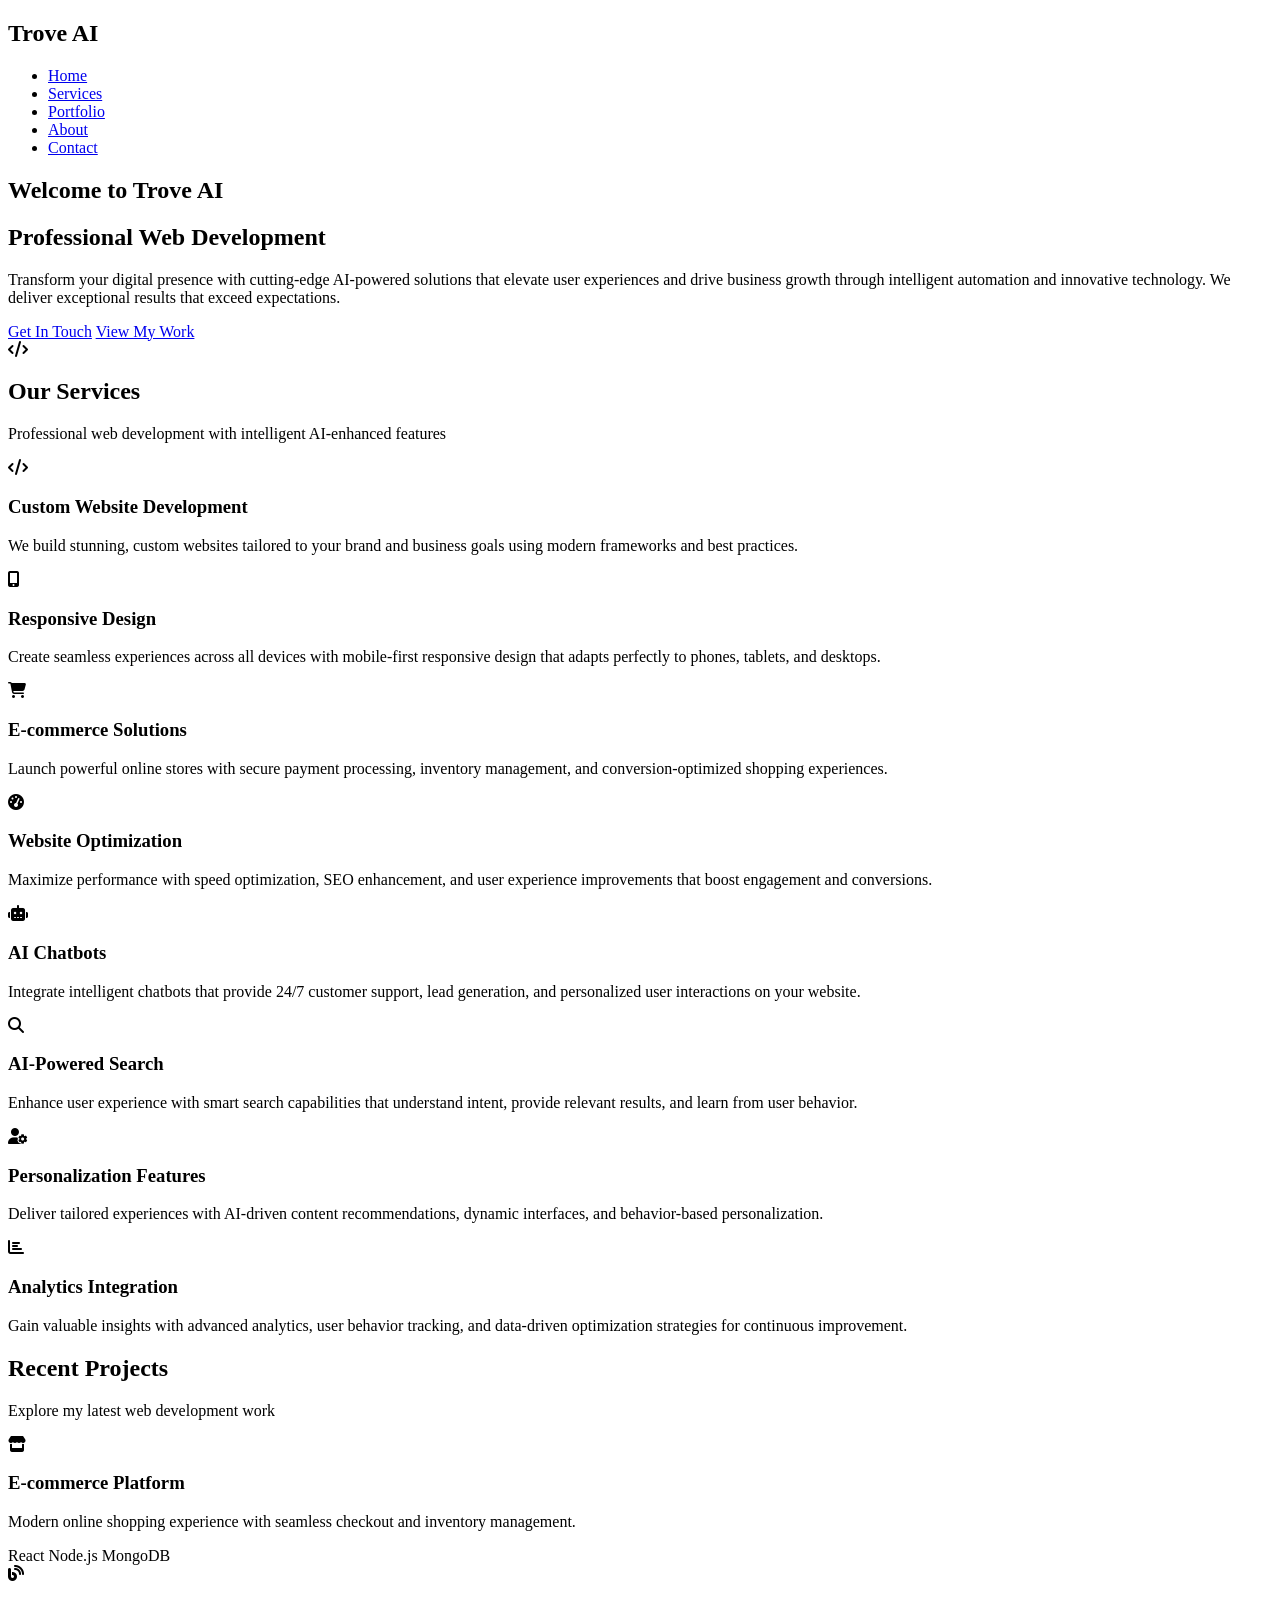
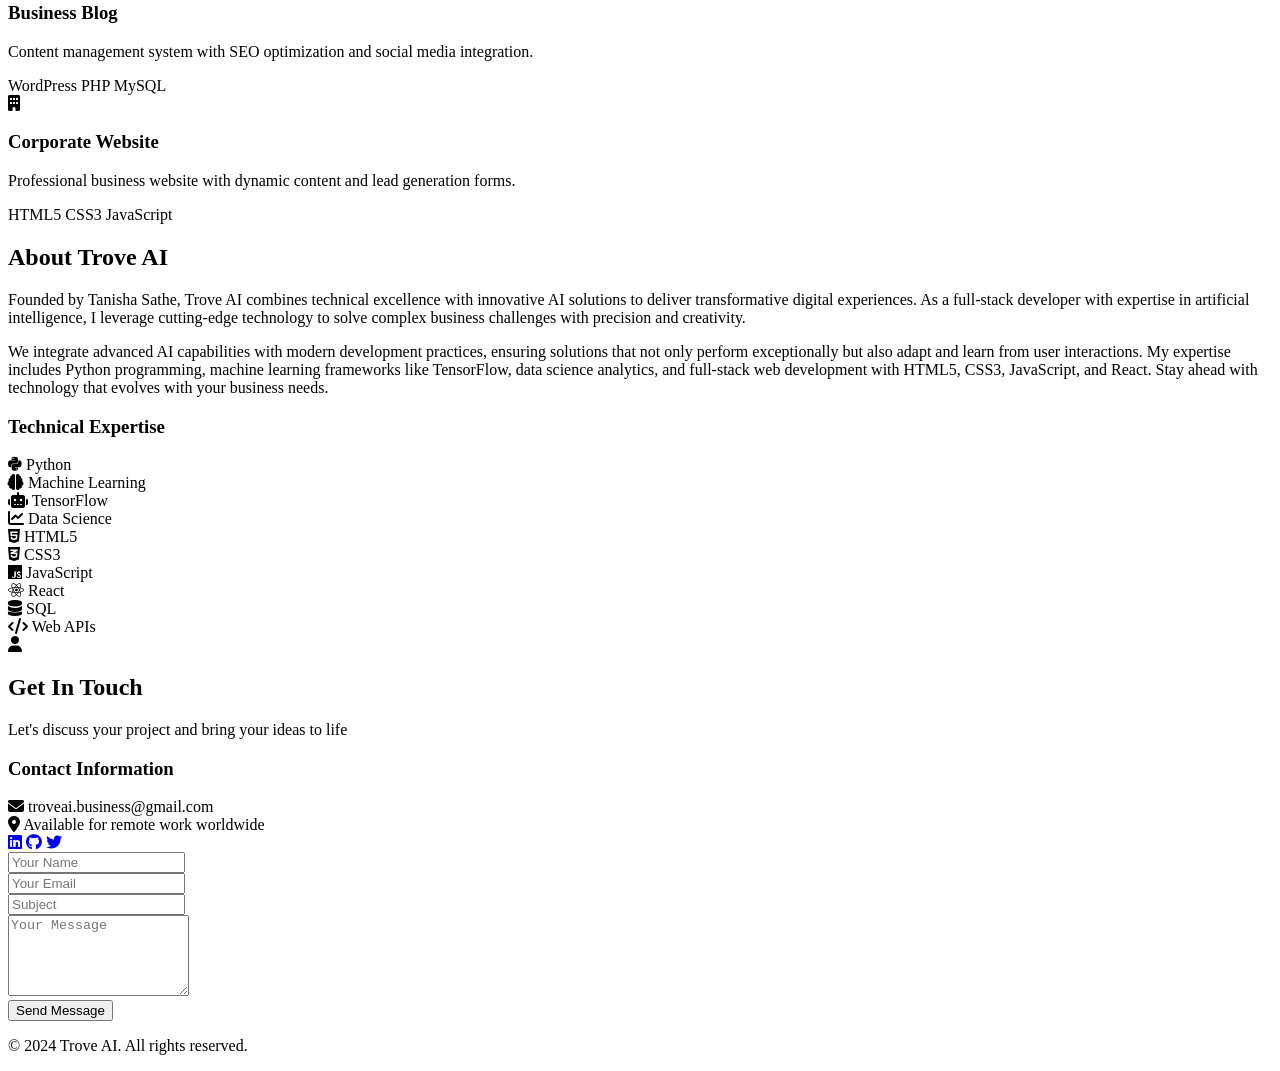
==== commit 0e5f622d: "index.html" ====
--- a/tanishawebsite/index.html
+++ b/tanishawebsite/index.html
@@ -4,7 +4,7 @@
     <meta charset="UTF-8">
     <meta name="viewport" content="width=device-width, initial-scale=1.0">
     <title>Trove AI - Web Development</title>
-    <link rel="stylesheet" href="styles.css">
+    <link rel="stylesheet" href="tanishawebsite/styles.css">
     <link href="https://fonts.googleapis.com/css2?family=Inter:wght@300;400;500;600;700&display=swap" rel="stylesheet">
     <link rel="stylesheet" href="https://cdnjs.cloudflare.com/ajax/libs/font-awesome/6.4.0/css/all.min.css">
 </head>
@@ -314,6 +314,6 @@
         </div>
     </footer>
 
-    <script src="script.js"></script>
+    <script src="tanishawebsite/script.js"></script>
 </body>
 </html>
